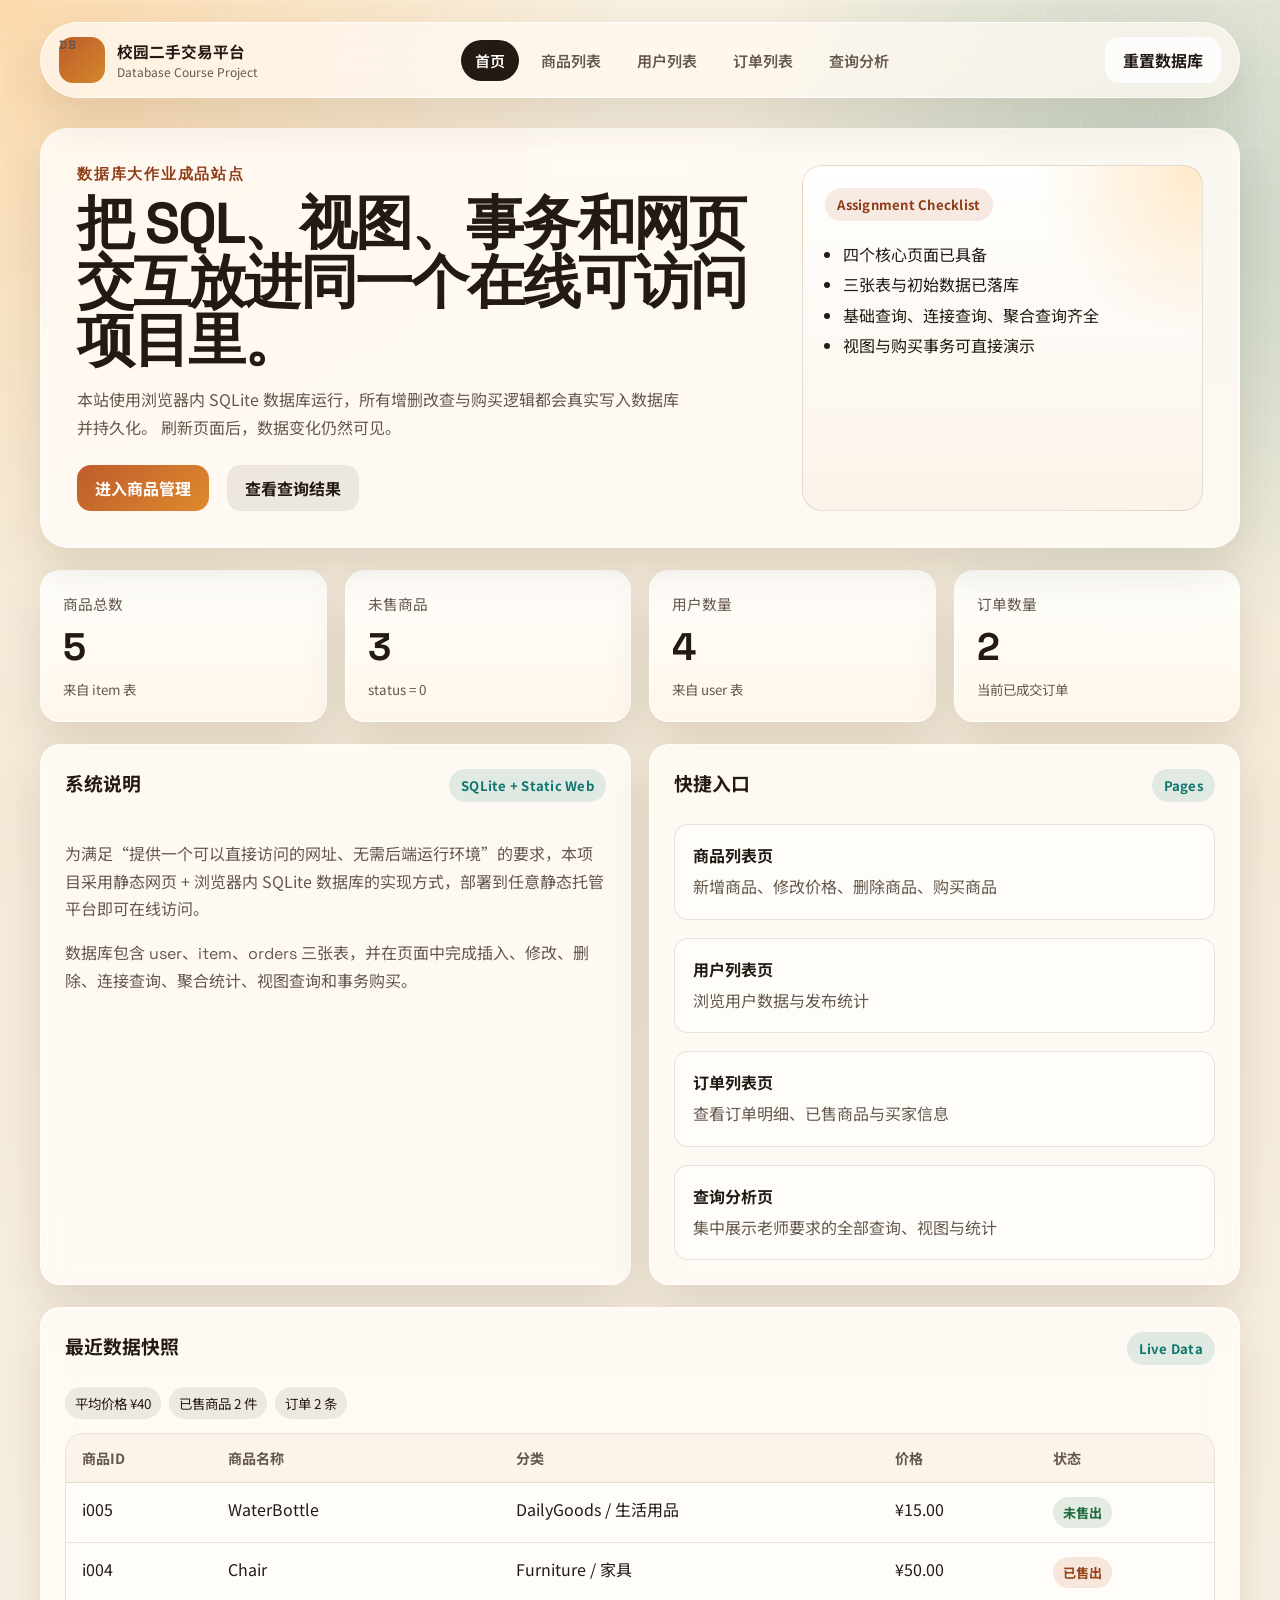
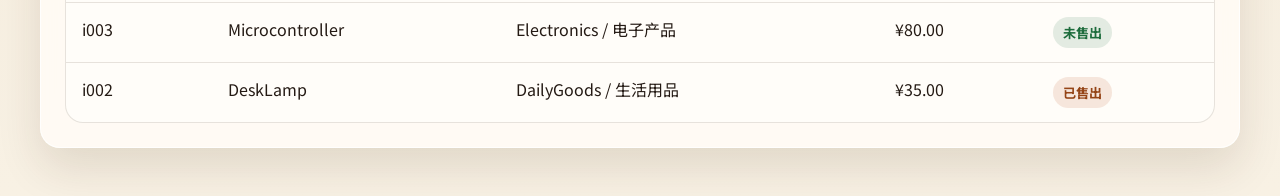
==== index.html @ 4f896d5f "Initial commit: database course project site" ====
<!DOCTYPE html>
<html lang="zh-CN">
  <head>
    <meta charset="UTF-8" />
    <meta name="viewport" content="width=device-width, initial-scale=1.0" />
    <title>校园二手交易平台数据库系统</title>
    <link rel="preconnect" href="https://fonts.googleapis.com" />
    <link rel="preconnect" href="https://fonts.gstatic.com" crossorigin />
    <link
      href="https://fonts.googleapis.com/css2?family=Noto+Sans+SC:wght@400;500;700;800&family=Space+Grotesk:wght@500;700&display=swap"
      rel="stylesheet"
    />
    <link rel="stylesheet" href="assets/css/styles.css" />
  </head>
  <body data-page="home">
    <div class="page-shell">
      <header class="site-header">
        <a class="brand" href="index.html">
          <span class="brand-mark">DB</span>
          <div>
            <strong>校园二手交易平台</strong>
            <span>Database Course Project</span>
          </div>
        </a>
        <nav class="main-nav">
          <a class="is-active" href="index.html">首页</a>
          <a href="items.html">商品列表</a>
          <a href="users.html">用户列表</a>
          <a href="orders.html">订单列表</a>
          <a href="analysis.html">查询分析</a>
        </nav>
        <button class="ghost-button reset-db-button" type="button">重置数据库</button>
      </header>

      <main class="page-main">
        <section class="hero">
          <div class="hero-copy">
            <p class="eyebrow">数据库大作业成品站点</p>
            <h1>把 SQL、视图、事务和网页交互放进同一个在线可访问项目里。</h1>
            <p class="hero-text">
              本站使用浏览器内 SQLite 数据库运行，所有增删改查与购买逻辑都会真实写入数据库并持久化。
              刷新页面后，数据变化仍然可见。
            </p>
            <div class="hero-actions">
              <a class="primary-button" href="items.html">进入商品管理</a>
              <a class="secondary-button" href="analysis.html">查看查询结果</a>
            </div>
          </div>
          <div class="hero-panel">
            <div class="panel-badge">Assignment Checklist</div>
            <ul class="check-list">
              <li>四个核心页面已具备</li>
              <li>三张表与初始数据已落库</li>
              <li>基础查询、连接查询、聚合查询齐全</li>
              <li>视图与购买事务可直接演示</li>
            </ul>
          </div>
        </section>

        <section class="stats-grid" id="home-stats"></section>

        <section class="content-grid two-column">
          <article class="card">
            <div class="card-header">
              <h2>系统说明</h2>
              <span class="pill">SQLite + Static Web</span>
            </div>
            <div class="card-body prose">
              <p>
                为满足“提供一个可以直接访问的网址、无需后端运行环境”的要求，本项目采用静态网页 +
                浏览器内 SQLite 数据库的实现方式，部署到任意静态托管平台即可在线访问。
              </p>
              <p>
                数据库包含 <code>user</code>、<code>item</code>、<code>orders</code>
                三张表，并在页面中完成插入、修改、删除、连接查询、聚合统计、视图查询和事务购买。
              </p>
            </div>
          </article>

          <article class="card">
            <div class="card-header">
              <h2>快捷入口</h2>
              <span class="pill">Pages</span>
            </div>
            <div class="card-body quick-links">
              <a class="quick-link" href="items.html">
                <strong>商品列表页</strong>
                <span>新增商品、修改价格、删除商品、购买商品</span>
              </a>
              <a class="quick-link" href="users.html">
                <strong>用户列表页</strong>
                <span>浏览用户数据与发布统计</span>
              </a>
              <a class="quick-link" href="orders.html">
                <strong>订单列表页</strong>
                <span>查看订单明细、已售商品与买家信息</span>
              </a>
              <a class="quick-link" href="analysis.html">
                <strong>查询分析页</strong>
                <span>集中展示老师要求的全部查询、视图与统计</span>
              </a>
            </div>
          </article>
        </section>

        <section class="content-grid">
          <article class="card">
            <div class="card-header">
              <h2>最近数据快照</h2>
              <span class="pill">Live Data</span>
            </div>
            <div class="card-body">
              <div id="home-preview"></div>
            </div>
          </article>
        </section>
      </main>
    </div>

    <div class="toast" id="toast"></div>
    <script src="assets/vendor/sql-wasm.js"></script>
    <script type="module" src="assets/js/main.js"></script>
  </body>
</html>
---- assets/css/styles.css ----
:root {
  --bg: #f4ead8;
  --bg-soft: #fff8ee;
  --paper: rgba(255, 251, 245, 0.9);
  --paper-strong: #fffdf9;
  --line: rgba(86, 64, 46, 0.14);
  --line-strong: rgba(86, 64, 46, 0.24);
  --text: #241a14;
  --muted: #66584d;
  --primary: #bf5b2b;
  --primary-deep: #8f3b16;
  --accent: #0f766e;
  --danger: #a63b3b;
  --shadow: 0 20px 45px rgba(60, 31, 9, 0.12);
  --radius-xl: 28px;
  --radius-lg: 20px;
  --radius-md: 14px;
  --radius-sm: 10px;
}

* {
  box-sizing: border-box;
}

html {
  scroll-behavior: smooth;
}

body {
  margin: 0;
  min-height: 100vh;
  color: var(--text);
  font-family: "Noto Sans SC", sans-serif;
  background:
    radial-gradient(circle at top left, rgba(255, 196, 122, 0.52), transparent 28%),
    radial-gradient(circle at right 10% top 12%, rgba(15, 118, 110, 0.22), transparent 22%),
    linear-gradient(180deg, #f7efdf 0%, #f4ead8 44%, #f8f1e4 100%);
}

body::before {
  position: fixed;
  inset: 0;
  z-index: -1;
  content: "";
  background-image:
    linear-gradient(rgba(255, 255, 255, 0.35) 1px, transparent 1px),
    linear-gradient(90deg, rgba(255, 255, 255, 0.35) 1px, transparent 1px);
  background-size: 36px 36px;
  mask-image: linear-gradient(180deg, rgba(0, 0, 0, 0.38), transparent 78%);
}

a {
  color: inherit;
  text-decoration: none;
}

code,
pre {
  font-family: "Space Grotesk", monospace;
}

.page-shell {
  width: min(1200px, calc(100% - 32px));
  margin: 0 auto;
  padding: 22px 0 48px;
}

.site-header {
  position: sticky;
  top: 12px;
  z-index: 10;
  display: grid;
  grid-template-columns: auto 1fr auto;
  gap: 18px;
  align-items: center;
  padding: 14px 18px;
  border: 1px solid rgba(255, 255, 255, 0.72);
  border-radius: 999px;
  background: rgba(255, 250, 243, 0.72);
  backdrop-filter: blur(20px);
  box-shadow: var(--shadow);
}

.brand {
  display: inline-flex;
  align-items: center;
  gap: 12px;
}

.brand-mark {
  display: grid;
  place-items: center;
  width: 46px;
  height: 46px;
  border-radius: 14px;
  color: #fff;
  font-family: "Space Grotesk", sans-serif;
  font-size: 1rem;
  font-weight: 700;
  letter-spacing: 0.08em;
  background: linear-gradient(135deg, var(--primary) 0%, #d2882a 100%);
}

.brand strong,
.brand span,
.main-nav a,
.pill,
.muted-text {
  display: block;
}

.brand strong {
  font-size: 0.98rem;
}

.brand span {
  color: var(--muted);
  font-size: 0.75rem;
}

.main-nav {
  display: flex;
  flex-wrap: wrap;
  justify-content: center;
  gap: 8px;
}

.main-nav a {
  padding: 10px 14px;
  border-radius: 999px;
  color: var(--muted);
  font-size: 0.94rem;
  font-weight: 600;
  transition: 0.2s ease;
}

.main-nav a:hover,
.main-nav a.is-active {
  color: #fff;
  background: #241a14;
}

.page-main {
  display: grid;
  gap: 22px;
  margin-top: 30px;
}

.hero,
.page-intro,
.card {
  border: 1px solid rgba(255, 255, 255, 0.8);
  background: var(--paper);
  backdrop-filter: blur(14px);
  box-shadow: var(--shadow);
}

.hero {
  display: grid;
  grid-template-columns: minmax(0, 1.4fr) minmax(280px, 0.8fr);
  gap: 24px;
  padding: 36px;
  border-radius: var(--radius-xl);
}

.page-intro {
  padding: 28px 32px;
  border-radius: var(--radius-xl);
}

.page-intro h1,
.hero h1 {
  margin: 0;
  font-family: "Space Grotesk", sans-serif;
  font-size: clamp(2rem, 5vw, 3.6rem);
  line-height: 1.02;
  letter-spacing: -0.04em;
}

.hero-text,
.page-intro p {
  max-width: 68ch;
  margin: 16px 0 0;
  color: var(--muted);
  line-height: 1.72;
}

.eyebrow {
  margin: 0 0 10px;
  color: var(--primary-deep);
  font-family: "Space Grotesk", sans-serif;
  font-size: 0.92rem;
  font-weight: 700;
  letter-spacing: 0.12em;
  text-transform: uppercase;
}

.hero-panel {
  position: relative;
  overflow: hidden;
  padding: 22px;
  border: 1px solid var(--line);
  border-radius: var(--radius-lg);
  background:
    radial-gradient(circle at top right, rgba(255, 204, 128, 0.42), transparent 32%),
    linear-gradient(180deg, rgba(255, 255, 255, 0.94), rgba(251, 243, 232, 0.96));
}

.panel-badge,
.pill {
  display: inline-flex;
  align-items: center;
  gap: 8px;
  width: fit-content;
  padding: 7px 12px;
  border-radius: 999px;
  font-size: 0.82rem;
  font-weight: 700;
  letter-spacing: 0.02em;
}

.panel-badge {
  color: var(--primary-deep);
  background: rgba(191, 91, 43, 0.12);
}

.check-list {
  margin: 18px 0 0;
  padding-left: 18px;
  line-height: 1.9;
}

.hero-actions,
.content-grid,
.stats-grid,
.quick-links {
  display: grid;
  gap: 18px;
}

.hero-actions {
  grid-template-columns: repeat(2, max-content);
  margin-top: 24px;
}

.content-grid.two-column {
  grid-template-columns: repeat(2, minmax(0, 1fr));
}

.stats-grid {
  grid-template-columns: repeat(4, minmax(0, 1fr));
}

.card {
  border-radius: var(--radius-lg);
}

.card-header {
  display: flex;
  justify-content: space-between;
  align-items: flex-start;
  gap: 12px;
  padding: 24px 24px 0;
}

.card-header h2 {
  margin: 0;
  font-size: 1.18rem;
}

.pill {
  color: var(--accent);
  background: rgba(15, 118, 110, 0.12);
}

.card-body {
  padding: 22px 24px 24px;
}

.stat-card {
  padding: 22px;
  border: 1px solid rgba(255, 255, 255, 0.75);
  border-radius: var(--radius-lg);
  background:
    linear-gradient(180deg, rgba(255, 255, 255, 0.92), rgba(255, 247, 236, 0.92));
  box-shadow: var(--shadow);
}

.stat-label {
  color: var(--muted);
  font-size: 0.92rem;
}

.stat-value {
  margin: 8px 0 0;
  font-family: "Space Grotesk", sans-serif;
  font-size: clamp(1.8rem, 3vw, 2.5rem);
  font-weight: 700;
}

.stat-footnote {
  margin-top: 8px;
  color: var(--muted);
  font-size: 0.84rem;
}

.quick-link {
  display: block;
  padding: 18px;
  border: 1px solid var(--line);
  border-radius: var(--radius-md);
  background: var(--paper-strong);
  transition: transform 0.2s ease, border-color 0.2s ease;
}

.quick-link:hover {
  transform: translateY(-2px);
  border-color: rgba(191, 91, 43, 0.4);
}

.quick-link strong {
  display: block;
  margin-bottom: 6px;
}

.quick-link span,
.prose p,
.muted-text {
  color: var(--muted);
  line-height: 1.72;
}

.data-form {
  display: grid;
  gap: 14px;
}

.data-form label {
  display: grid;
  gap: 8px;
  font-size: 0.94rem;
  font-weight: 600;
}

.data-form input,
.data-form select,
.data-form button,
.ghost-button,
.primary-button,
.secondary-button,
.danger-button {
  border: none;
  border-radius: 14px;
  font: inherit;
}

.data-form input,
.data-form select {
  width: 100%;
  padding: 13px 14px;
  border: 1px solid var(--line-strong);
  background: rgba(255, 255, 255, 0.9);
  color: var(--text);
}

.ghost-button,
.primary-button,
.secondary-button,
.danger-button {
  display: inline-flex;
  align-items: center;
  justify-content: center;
  gap: 8px;
  min-height: 46px;
  padding: 0 18px;
  font-weight: 700;
  cursor: pointer;
  transition: transform 0.2s ease, box-shadow 0.2s ease, background 0.2s ease;
}

.ghost-button {
  color: var(--text);
  background: rgba(255, 255, 255, 0.75);
}

.primary-button {
  color: #fff;
  background: linear-gradient(135deg, var(--primary) 0%, #df8a2e 100%);
}

.secondary-button {
  color: var(--text);
  background: rgba(36, 26, 20, 0.08);
}

.danger-button {
  color: #fff;
  background: linear-gradient(135deg, var(--danger) 0%, #d56a5d 100%);
}

.ghost-button:hover,
.primary-button:hover,
.secondary-button:hover,
.danger-button:hover {
  transform: translateY(-1px);
  box-shadow: 0 14px 26px rgba(55, 28, 8, 0.14);
}

.table-shell,
.query-card {
  overflow: hidden;
  border: 1px solid var(--line);
  border-radius: 18px;
  background: var(--paper-strong);
}

table {
  width: 100%;
  border-collapse: collapse;
}

th,
td {
  padding: 14px 16px;
  border-bottom: 1px solid var(--line);
  text-align: left;
  vertical-align: top;
}

th {
  color: var(--muted);
  font-size: 0.88rem;
  font-weight: 700;
  background: rgba(250, 244, 233, 0.95);
}

tbody tr:last-child td {
  border-bottom: none;
}

.status-badge {
  display: inline-flex;
  padding: 6px 10px;
  border-radius: 999px;
  font-size: 0.82rem;
  font-weight: 700;
}

.status-badge.unsold {
  color: #1d6c3c;
  background: rgba(29, 108, 60, 0.12);
}

.status-badge.sold {
  color: #944416;
  background: rgba(191, 91, 43, 0.14);
}

.query-group,
.preview-stack {
  display: grid;
  gap: 16px;
}

.query-card {
  padding: 18px;
}

.query-card h3 {
  margin: 0 0 8px;
  font-size: 1rem;
}

.query-card p {
  margin: 0 0 14px;
  color: var(--muted);
}

.sql-block {
  overflow-x: auto;
  margin: 0 0 14px;
  padding: 16px;
  border-radius: 16px;
  background: #251d18;
  color: #fdf5ea;
  line-height: 1.6;
}

.empty-state {
  padding: 18px;
  border: 1px dashed var(--line-strong);
  border-radius: 16px;
  color: var(--muted);
  text-align: center;
}

.toast {
  position: fixed;
  right: 22px;
  bottom: 22px;
  max-width: min(360px, calc(100% - 32px));
  padding: 14px 16px;
  border-radius: 14px;
  color: #fff;
  background: rgba(36, 26, 20, 0.92);
  box-shadow: var(--shadow);
  opacity: 0;
  pointer-events: none;
  transform: translateY(12px);
  transition: opacity 0.2s ease, transform 0.2s ease;
}

.toast.is-visible {
  opacity: 1;
  transform: translateY(0);
}

.preview-shell {
  display: grid;
  gap: 14px;
}

.tag-row {
  display: flex;
  flex-wrap: wrap;
  gap: 8px;
}

.tag {
  padding: 6px 10px;
  border-radius: 999px;
  background: rgba(36, 26, 20, 0.08);
  color: var(--text);
  font-size: 0.84rem;
}

@media (max-width: 980px) {
  .site-header,
  .hero,
  .content-grid.two-column,
  .stats-grid {
    grid-template-columns: 1fr;
  }

  .site-header {
    border-radius: 28px;
  }

  .main-nav {
    justify-content: flex-start;
  }
}

@media (max-width: 720px) {
  .page-shell {
    width: min(100% - 20px, 1200px);
    padding-top: 14px;
  }

  .site-header,
  .hero,
  .page-intro,
  .card-body,
  .card-header {
    padding-left: 18px;
    padding-right: 18px;
  }

  .hero-actions {
    grid-template-columns: 1fr;
  }

  .hero h1,
  .page-intro h1 {
    font-size: clamp(1.85rem, 9vw, 2.8rem);
  }

  th,
  td {
    padding: 12px;
  }
}
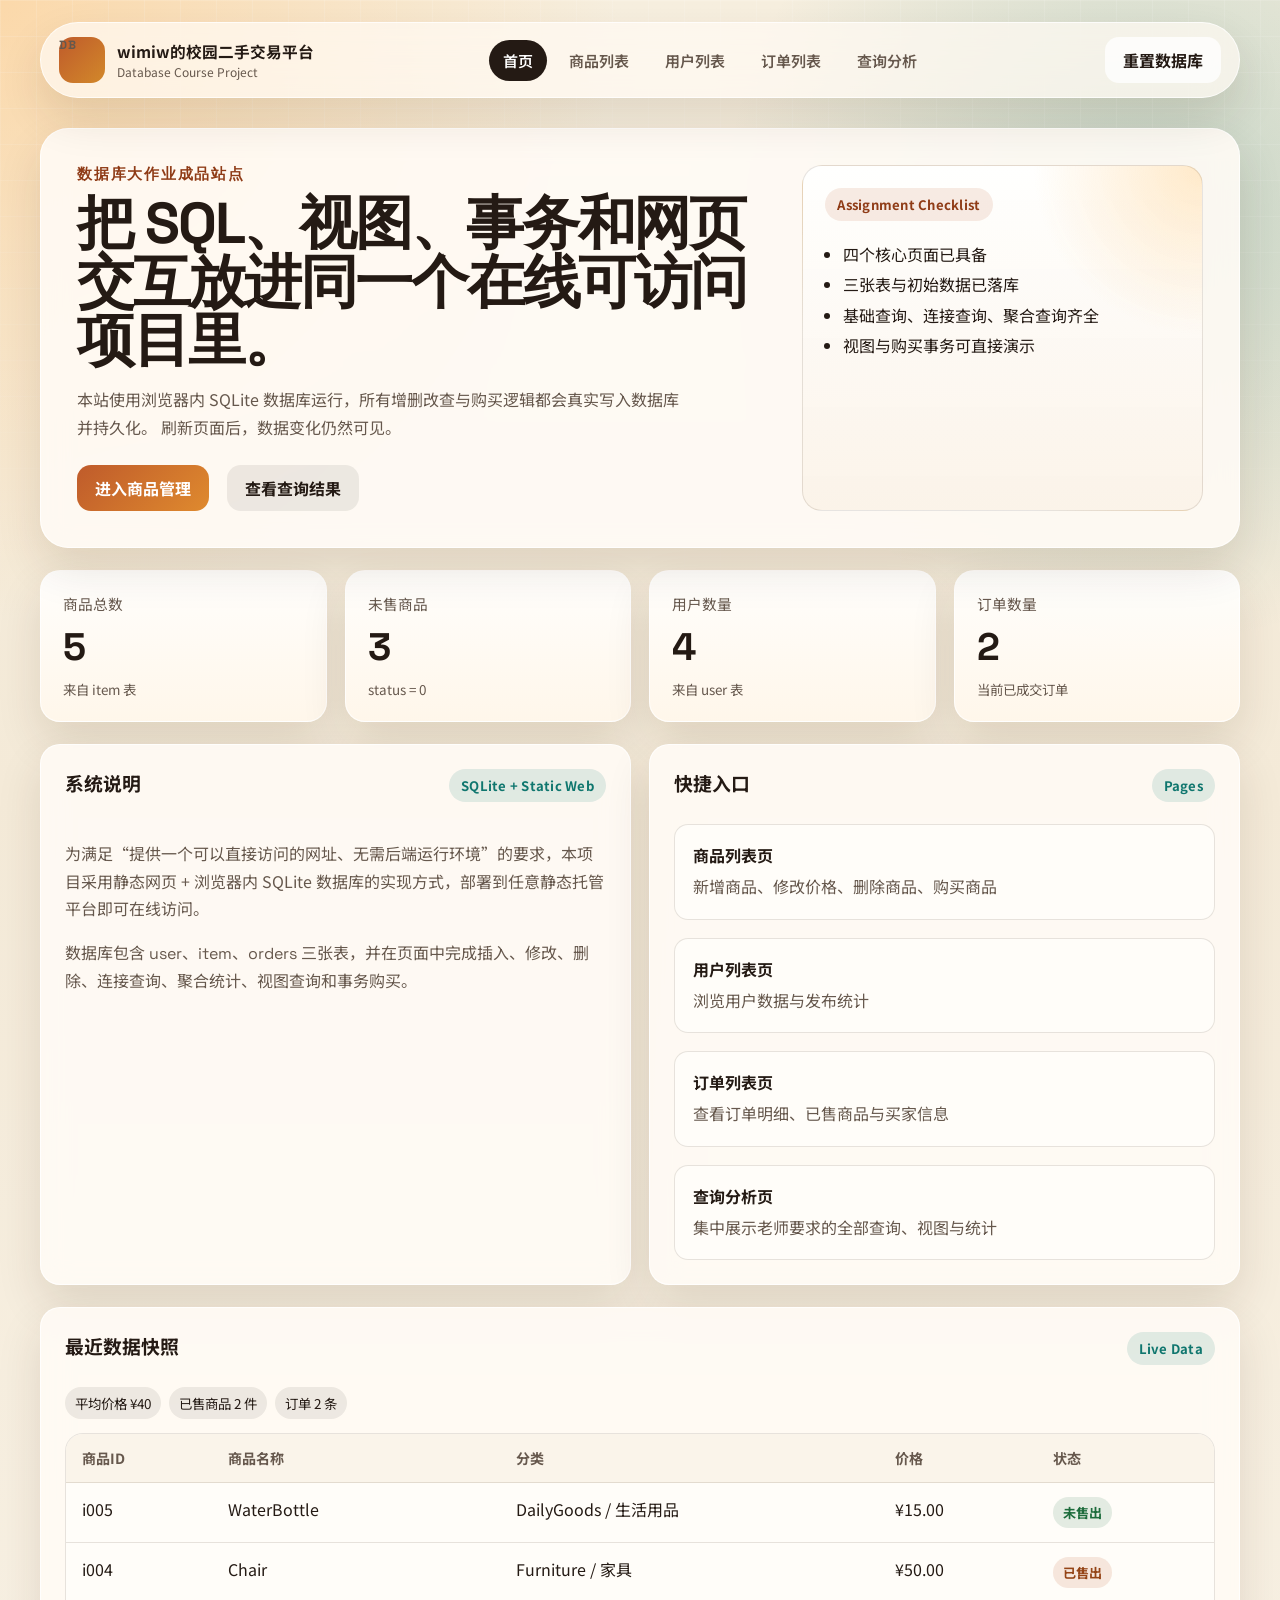
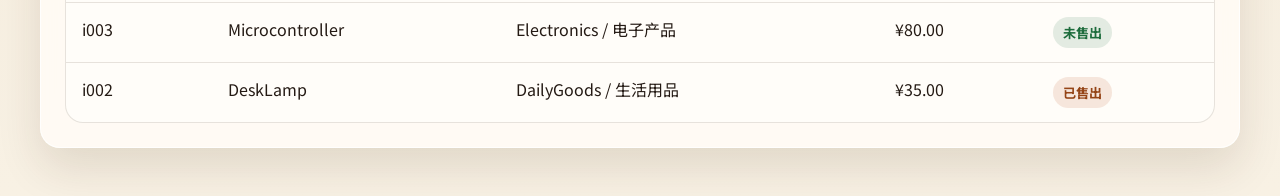
==== commit 4f89b97f: "update index page" ====
--- a/index.html
+++ b/index.html
@@ -1,124 +1,126 @@
 <!DOCTYPE html>
 <html lang="zh-CN">
-  <head>
-    <meta charset="UTF-8" />
-    <meta name="viewport" content="width=device-width, initial-scale=1.0" />
-    <title>校园二手交易平台数据库系统</title>
-    <link rel="preconnect" href="https://fonts.googleapis.com" />
-    <link rel="preconnect" href="https://fonts.gstatic.com" crossorigin />
-    <link
-      href="https://fonts.googleapis.com/css2?family=Noto+Sans+SC:wght@400;500;700;800&family=Space+Grotesk:wght@500;700&display=swap"
-      rel="stylesheet"
-    />
-    <link rel="stylesheet" href="assets/css/styles.css" />
-  </head>
-  <body data-page="home">
-    <div class="page-shell">
-      <header class="site-header">
-        <a class="brand" href="index.html">
-          <span class="brand-mark">DB</span>
-          <div>
-            <strong>校园二手交易平台</strong>
-            <span>Database Course Project</span>
+
+<head>
+  <meta charset="UTF-8" />
+  <meta name="viewport" content="width=device-width, initial-scale=1.0" />
+  <title>校园二手交易平台数据库系统</title>
+  <link rel="preconnect" href="https://fonts.googleapis.com" />
+  <link rel="preconnect" href="https://fonts.gstatic.com" crossorigin />
+  <link
+    href="https://fonts.googleapis.com/css2?family=Noto+Sans+SC:wght@400;500;700;800&family=Space+Grotesk:wght@500;700&display=swap"
+    rel="stylesheet" />
+  <link rel="stylesheet" href="assets/css/styles.css" />
+</head>
+
+<body data-page="home">
+  <div class="page-shell">
+    <header class="site-header">
+      <a class="brand" href="index.html">
+        <span class="brand-mark">DB</span>
+        <div>
+          <strong>wimiw的校园二手交易平台</strong>
+          <span>Database Course Project</span>
+        </div>
+      </a>
+      <nav class="main-nav">
+        <a class="is-active" href="index.html">首页</a>
+        <a href="items.html">商品列表</a>
+        <a href="users.html">用户列表</a>
+        <a href="orders.html">订单列表</a>
+        <a href="analysis.html">查询分析</a>
+      </nav>
+      <button class="ghost-button reset-db-button" type="button">重置数据库</button>
+    </header>
+
+    <main class="page-main">
+      <section class="hero">
+        <div class="hero-copy">
+          <p class="eyebrow">数据库大作业成品站点</p>
+          <h1>把 SQL、视图、事务和网页交互放进同一个在线可访问项目里。</h1>
+          <p class="hero-text">
+            本站使用浏览器内 SQLite 数据库运行，所有增删改查与购买逻辑都会真实写入数据库并持久化。
+            刷新页面后，数据变化仍然可见。
+          </p>
+          <div class="hero-actions">
+            <a class="primary-button" href="items.html">进入商品管理</a>
+            <a class="secondary-button" href="analysis.html">查看查询结果</a>
           </div>
-        </a>
-        <nav class="main-nav">
-          <a class="is-active" href="index.html">首页</a>
-          <a href="items.html">商品列表</a>
-          <a href="users.html">用户列表</a>
-          <a href="orders.html">订单列表</a>
-          <a href="analysis.html">查询分析</a>
-        </nav>
-        <button class="ghost-button reset-db-button" type="button">重置数据库</button>
-      </header>
+        </div>
+        <div class="hero-panel">
+          <div class="panel-badge">Assignment Checklist</div>
+          <ul class="check-list">
+            <li>四个核心页面已具备</li>
+            <li>三张表与初始数据已落库</li>
+            <li>基础查询、连接查询、聚合查询齐全</li>
+            <li>视图与购买事务可直接演示</li>
+          </ul>
+        </div>
+      </section>
 
-      <main class="page-main">
-        <section class="hero">
-          <div class="hero-copy">
-            <p class="eyebrow">数据库大作业成品站点</p>
-            <h1>把 SQL、视图、事务和网页交互放进同一个在线可访问项目里。</h1>
-            <p class="hero-text">
-              本站使用浏览器内 SQLite 数据库运行，所有增删改查与购买逻辑都会真实写入数据库并持久化。
-              刷新页面后，数据变化仍然可见。
+      <section class="stats-grid" id="home-stats"></section>
+
+      <section class="content-grid two-column">
+        <article class="card">
+          <div class="card-header">
+            <h2>系统说明</h2>
+            <span class="pill">SQLite + Static Web</span>
+          </div>
+          <div class="card-body prose">
+            <p>
+              为满足“提供一个可以直接访问的网址、无需后端运行环境”的要求，本项目采用静态网页 +
+              浏览器内 SQLite 数据库的实现方式，部署到任意静态托管平台即可在线访问。
             </p>
-            <div class="hero-actions">
-              <a class="primary-button" href="items.html">进入商品管理</a>
-              <a class="secondary-button" href="analysis.html">查看查询结果</a>
-            </div>
+            <p>
+              数据库包含 <code>user</code>、<code>item</code>、<code>orders</code>
+              三张表，并在页面中完成插入、修改、删除、连接查询、聚合统计、视图查询和事务购买。
+            </p>
           </div>
-          <div class="hero-panel">
-            <div class="panel-badge">Assignment Checklist</div>
-            <ul class="check-list">
-              <li>四个核心页面已具备</li>
-              <li>三张表与初始数据已落库</li>
-              <li>基础查询、连接查询、聚合查询齐全</li>
-              <li>视图与购买事务可直接演示</li>
-            </ul>
+        </article>
+
+        <article class="card">
+          <div class="card-header">
+            <h2>快捷入口</h2>
+            <span class="pill">Pages</span>
           </div>
-        </section>
+          <div class="card-body quick-links">
+            <a class="quick-link" href="items.html">
+              <strong>商品列表页</strong>
+              <span>新增商品、修改价格、删除商品、购买商品</span>
+            </a>
+            <a class="quick-link" href="users.html">
+              <strong>用户列表页</strong>
+              <span>浏览用户数据与发布统计</span>
+            </a>
+            <a class="quick-link" href="orders.html">
+              <strong>订单列表页</strong>
+              <span>查看订单明细、已售商品与买家信息</span>
+            </a>
+            <a class="quick-link" href="analysis.html">
+              <strong>查询分析页</strong>
+              <span>集中展示老师要求的全部查询、视图与统计</span>
+            </a>
+          </div>
+        </article>
+      </section>
 
-        <section class="stats-grid" id="home-stats"></section>
+      <section class="content-grid">
+        <article class="card">
+          <div class="card-header">
+            <h2>最近数据快照</h2>
+            <span class="pill">Live Data</span>
+          </div>
+          <div class="card-body">
+            <div id="home-preview"></div>
+          </div>
+        </article>
+      </section>
+    </main>
+  </div>
 
-        <section class="content-grid two-column">
-          <article class="card">
-            <div class="card-header">
-              <h2>系统说明</h2>
-              <span class="pill">SQLite + Static Web</span>
-            </div>
-            <div class="card-body prose">
-              <p>
-                为满足“提供一个可以直接访问的网址、无需后端运行环境”的要求，本项目采用静态网页 +
-                浏览器内 SQLite 数据库的实现方式，部署到任意静态托管平台即可在线访问。
-              </p>
-              <p>
-                数据库包含 <code>user</code>、<code>item</code>、<code>orders</code>
-                三张表，并在页面中完成插入、修改、删除、连接查询、聚合统计、视图查询和事务购买。
-              </p>
-            </div>
-          </article>
+  <div class="toast" id="toast"></div>
+  <script src="assets/vendor/sql-wasm.js"></script>
+  <script type="module" src="assets/js/main.js"></script>
+</body>
 
-          <article class="card">
-            <div class="card-header">
-              <h2>快捷入口</h2>
-              <span class="pill">Pages</span>
-            </div>
-            <div class="card-body quick-links">
-              <a class="quick-link" href="items.html">
-                <strong>商品列表页</strong>
-                <span>新增商品、修改价格、删除商品、购买商品</span>
-              </a>
-              <a class="quick-link" href="users.html">
-                <strong>用户列表页</strong>
-                <span>浏览用户数据与发布统计</span>
-              </a>
-              <a class="quick-link" href="orders.html">
-                <strong>订单列表页</strong>
-                <span>查看订单明细、已售商品与买家信息</span>
-              </a>
-              <a class="quick-link" href="analysis.html">
-                <strong>查询分析页</strong>
-                <span>集中展示老师要求的全部查询、视图与统计</span>
-              </a>
-            </div>
-          </article>
-        </section>
-
-        <section class="content-grid">
-          <article class="card">
-            <div class="card-header">
-              <h2>最近数据快照</h2>
-              <span class="pill">Live Data</span>
-            </div>
-            <div class="card-body">
-              <div id="home-preview"></div>
-            </div>
-          </article>
-        </section>
-      </main>
-    </div>
-
-    <div class="toast" id="toast"></div>
-    <script src="assets/vendor/sql-wasm.js"></script>
-    <script type="module" src="assets/js/main.js"></script>
-  </body>
-</html>
+</html>
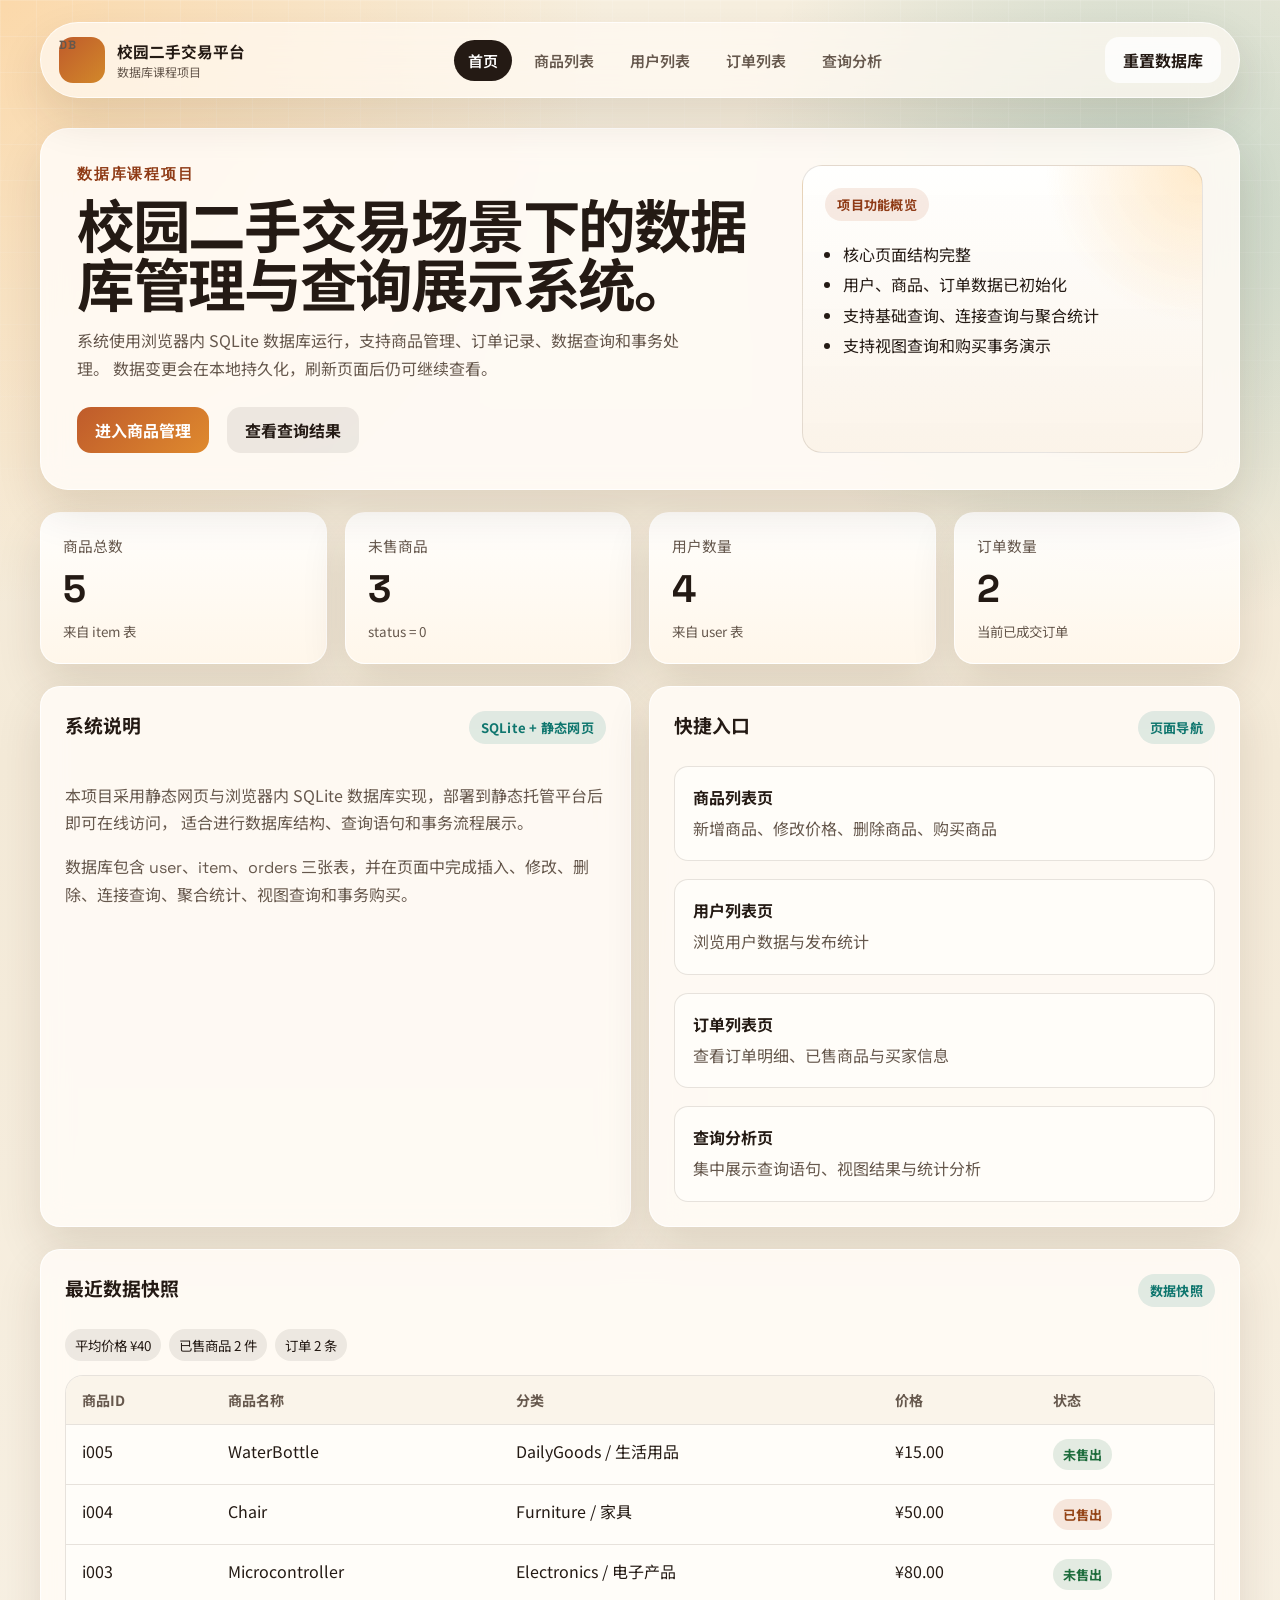
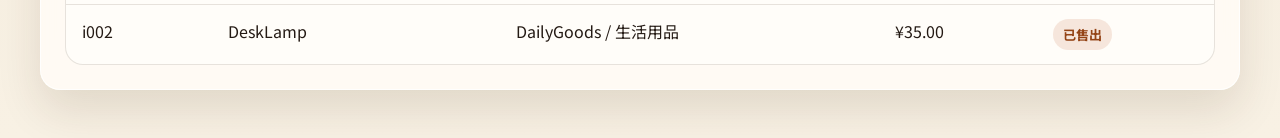
==== commit a29624a2: "Update project wording and screenshots" ====
--- a/index.html
+++ b/index.html
@@ -19,8 +19,8 @@
       <a class="brand" href="index.html">
         <span class="brand-mark">DB</span>
         <div>
-          <strong>wimiw的校园二手交易平台</strong>
-          <span>Database Course Project</span>
+          <strong>校园二手交易平台</strong>
+          <span>数据库课程项目</span>
         </div>
       </a>
       <nav class="main-nav">
@@ -36,11 +36,11 @@
     <main class="page-main">
       <section class="hero">
         <div class="hero-copy">
-          <p class="eyebrow">数据库大作业成品站点</p>
-          <h1>把 SQL、视图、事务和网页交互放进同一个在线可访问项目里。</h1>
+          <p class="eyebrow">数据库课程项目</p>
+          <h1>校园二手交易场景下的数据库管理与查询展示系统。</h1>
           <p class="hero-text">
-            本站使用浏览器内 SQLite 数据库运行，所有增删改查与购买逻辑都会真实写入数据库并持久化。
-            刷新页面后，数据变化仍然可见。
+            系统使用浏览器内 SQLite 数据库运行，支持商品管理、订单记录、数据查询和事务处理。
+            数据变更会在本地持久化，刷新页面后仍可继续查看。
           </p>
           <div class="hero-actions">
             <a class="primary-button" href="items.html">进入商品管理</a>
@@ -48,12 +48,12 @@
           </div>
         </div>
         <div class="hero-panel">
-          <div class="panel-badge">Assignment Checklist</div>
+          <div class="panel-badge">项目功能概览</div>
           <ul class="check-list">
-            <li>四个核心页面已具备</li>
-            <li>三张表与初始数据已落库</li>
-            <li>基础查询、连接查询、聚合查询齐全</li>
-            <li>视图与购买事务可直接演示</li>
+            <li>核心页面结构完整</li>
+            <li>用户、商品、订单数据已初始化</li>
+            <li>支持基础查询、连接查询与聚合统计</li>
+            <li>支持视图查询和购买事务演示</li>
           </ul>
         </div>
       </section>
@@ -64,12 +64,12 @@
         <article class="card">
           <div class="card-header">
             <h2>系统说明</h2>
-            <span class="pill">SQLite + Static Web</span>
+            <span class="pill">SQLite + 静态网页</span>
           </div>
           <div class="card-body prose">
             <p>
-              为满足“提供一个可以直接访问的网址、无需后端运行环境”的要求，本项目采用静态网页 +
-              浏览器内 SQLite 数据库的实现方式，部署到任意静态托管平台即可在线访问。
+              本项目采用静态网页与浏览器内 SQLite 数据库实现，部署到静态托管平台后即可在线访问，
+              适合进行数据库结构、查询语句和事务流程展示。
             </p>
             <p>
               数据库包含 <code>user</code>、<code>item</code>、<code>orders</code>
@@ -81,7 +81,7 @@
         <article class="card">
           <div class="card-header">
             <h2>快捷入口</h2>
-            <span class="pill">Pages</span>
+            <span class="pill">页面导航</span>
           </div>
           <div class="card-body quick-links">
             <a class="quick-link" href="items.html">
@@ -98,7 +98,7 @@
             </a>
             <a class="quick-link" href="analysis.html">
               <strong>查询分析页</strong>
-              <span>集中展示老师要求的全部查询、视图与统计</span>
+              <span>集中展示查询语句、视图结果与统计分析</span>
             </a>
           </div>
         </article>
@@ -108,7 +108,7 @@
         <article class="card">
           <div class="card-header">
             <h2>最近数据快照</h2>
-            <span class="pill">Live Data</span>
+            <span class="pill">数据快照</span>
           </div>
           <div class="card-body">
             <div id="home-preview"></div>
@@ -123,4 +123,4 @@
   <script type="module" src="assets/js/main.js"></script>
 </body>
 
-</html>+</html>
--- a/assets/css/styles.css
+++ b/assets/css/styles.css
@@ -171,7 +171,7 @@
 .page-intro h1,
 .hero h1 {
   margin: 0;
-  font-family: "Space Grotesk", sans-serif;
+  font-family: "Noto Sans SC", "Space Grotesk", sans-serif;
   font-size: clamp(2rem, 5vw, 3.6rem);
   line-height: 1.02;
   letter-spacing: -0.04em;
